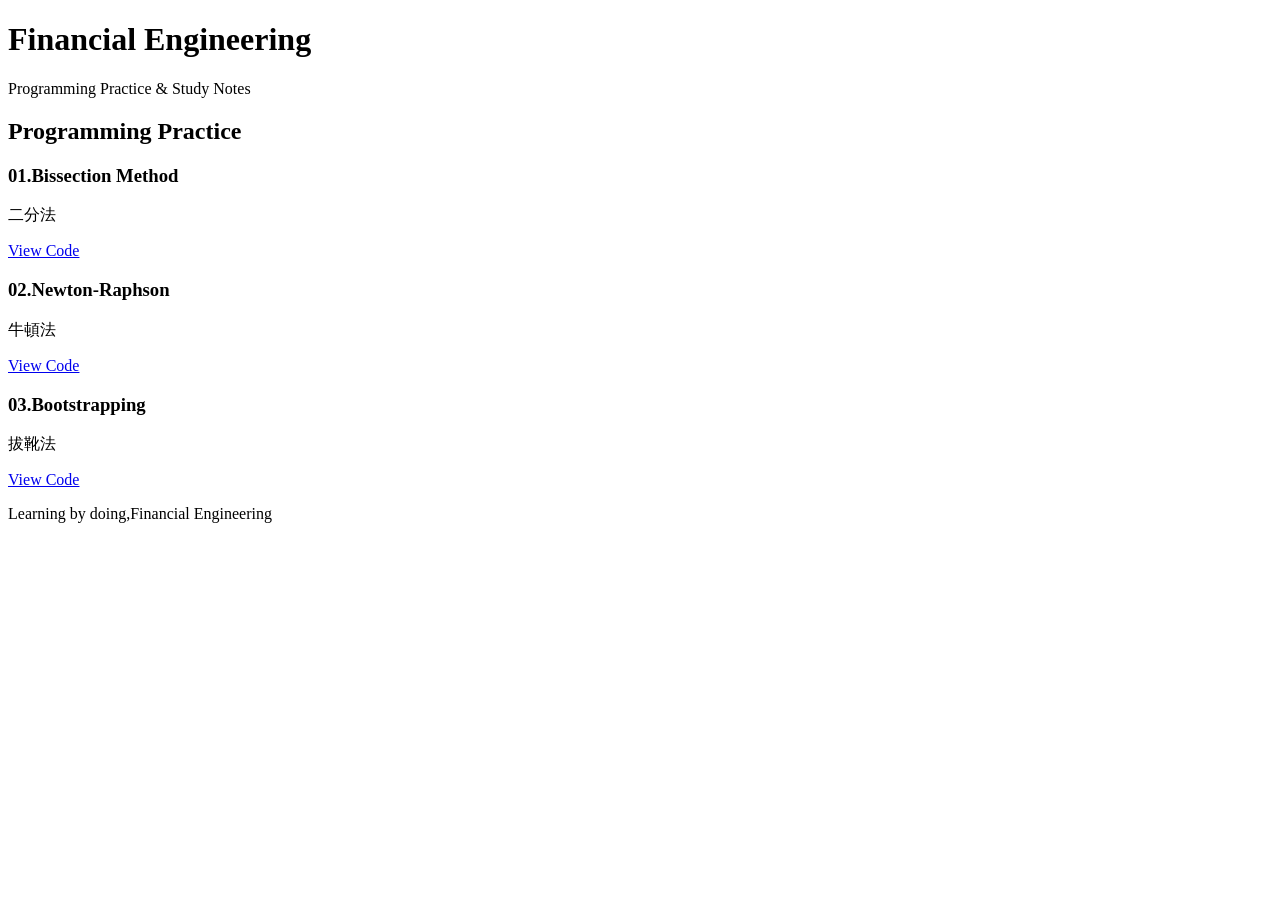
==== docs/index.html @ a4725f66 "Create index.html" ====
<!DOCTYPE html>
<html lang=""zh-TW>
<head>
    <meta charset="UTF-8">
    <meta name="viewport" content="width=device-width,initial-scale=1.0">
    <title>Financial Engineering | Learning Journal</title>
    <link rel="stylesheet" href="style.css">
</head>
<body>
    <head>
        <h1>Financial Engineering</h1>
        <p>Programming Practice & Study Notes</p>
    </head>
    <main>
        <section>
            <h2>Programming Practice</h2>
            <div class="cards">
                <div class="card">
                    <h3>01.Bissection Method</h3>
                    <p>二分法</p>
                    <a href="../Pratice/BondIRR_Bisection.cpp">View Code</a>
                </div>
                <div class="card">
                    <h3>02.Newton-Raphson</h3>
                    <p>牛頓法</p>
                    <a href="../Pratice/BondIRR_NewtonRaphson.cpp">View Code</a>
                </div>
                <div class="card">
                    <h3>03.Bootstrapping</h3>
                    <p>拔靴法</p>
                    <a href="../Pratice/ZeroCurve_Bootstrapping.cpp">View Code</a>
                </div>
            </div>
        </section>
    </main>
    <footer>
        <p>Learning by doing,Financial Engineering</p>
    </footer>
</body>
</html>
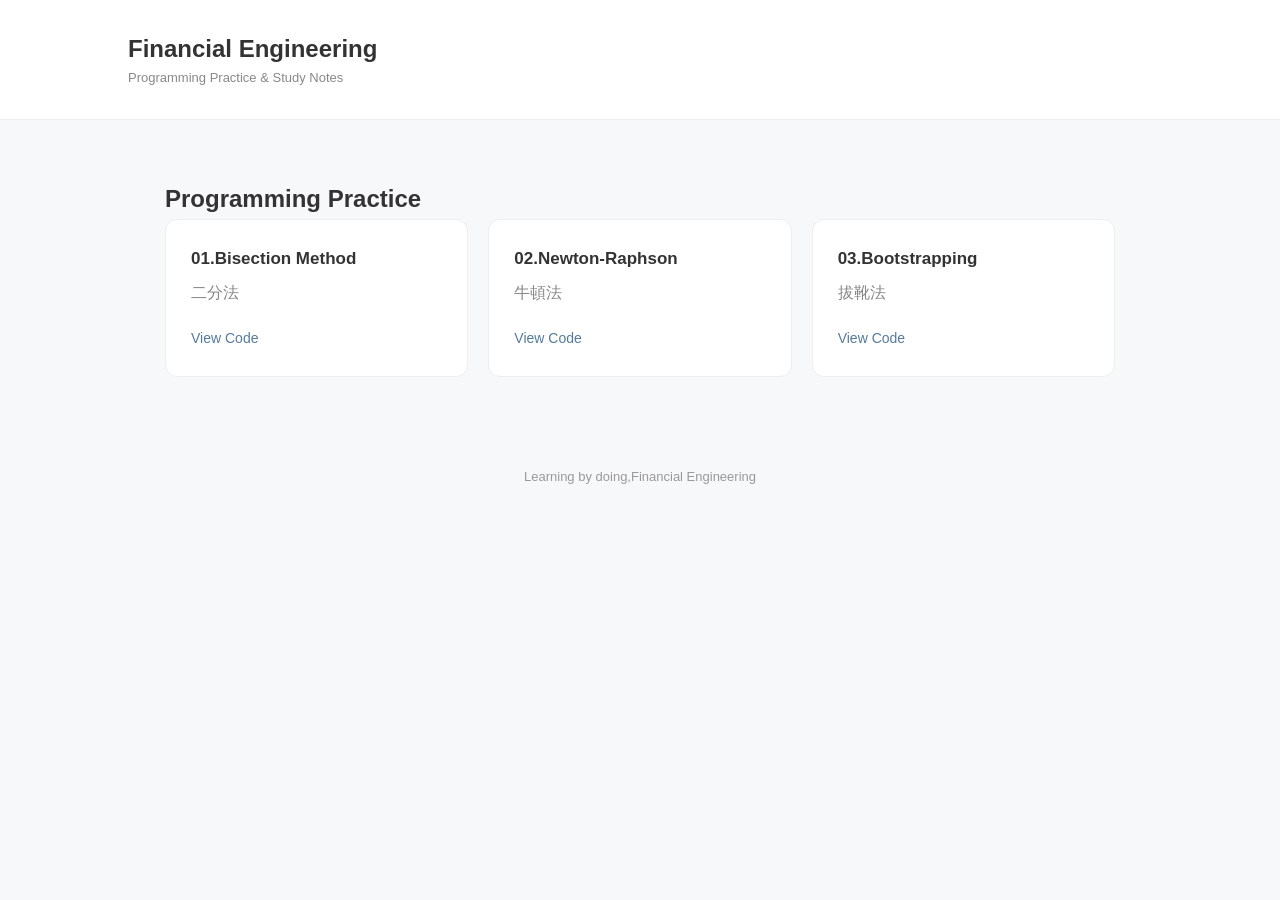
==== commit eaf84dc6: "Update index.html" ====
--- a/docs/index.html
+++ b/docs/index.html
@@ -1,5 +1,5 @@
 <!DOCTYPE html>
-<html lang=""zh-TW>
+<html lang="zh-TW">
 <head>
     <meta charset="UTF-8">
     <meta name="viewport" content="width=device-width,initial-scale=1.0">
@@ -7,28 +7,28 @@
     <link rel="stylesheet" href="style.css">
 </head>
 <body>
-    <head>
+    <header>
         <h1>Financial Engineering</h1>
         <p>Programming Practice & Study Notes</p>
-    </head>
+    </header>
     <main>
         <section>
             <h2>Programming Practice</h2>
             <div class="cards">
                 <div class="card">
-                    <h3>01.Bissection Method</h3>
+                    <h3>01.Bisection Method</h3>
                     <p>二分法</p>
-                    <a href="../Pratice/BondIRR_Bisection.cpp">View Code</a>
+                    <a href="../Practice/BondIRR_Bisection.cpp">View Code</a>
                 </div>
                 <div class="card">
                     <h3>02.Newton-Raphson</h3>
                     <p>牛頓法</p>
-                    <a href="../Pratice/BondIRR_NewtonRaphson.cpp">View Code</a>
+                    <a href="../Practice/BondIRR_NewtonRaphson.cpp">View Code</a>
                 </div>
                 <div class="card">
                     <h3>03.Bootstrapping</h3>
                     <p>拔靴法</p>
-                    <a href="../Pratice/ZeroCurve_Bootstrapping.cpp">View Code</a>
+                    <a href="../Practice/ZeroCurve_Bootstrapping.cpp">View Code</a>
                 </div>
             </div>
         </section>
--- a/docs/style.css
+++ b/docs/style.css
@@ -0,0 +1,91 @@
+
+* {
+    margin: 0;
+    padding: 0;
+    box-sizing: border-box;
+}
+
+body {
+    font-family: Arial, sans-serif;
+    background-color: #f7f8fa;
+    color: #333;
+    line-height: 1.6;
+}
+
+header {
+    padding: 30px 10%;
+    background-color: white;
+    border-bottom: 1px solid #eee;
+}
+
+header h1 {
+    font-size: 24px;
+}
+
+header p {
+    color: #888;
+    font-size: 13px;
+}
+
+main {
+    max-width: 1000px;
+    margin: 60px auto;
+    padding: 0 25px;
+}
+
+.intro {
+    margin-bottom: 55px;
+}
+
+.intro h2 {
+    font-size: 38px;
+    margin-bottom: 12px;
+}
+
+.intro p {
+    color: #777;
+}
+
+.practice h2 {
+    margin-bottom: 20px;
+}
+
+.cards {
+    display: grid;
+    grid-template-columns: repeat(auto-fit, minmax(240px, 1fr));
+    gap: 20px;
+}
+
+.card {
+    background-color: white;
+    padding: 25px;
+    border: 1px solid #eee;
+    border-radius: 12px;
+}
+
+.card h3 {
+    font-size: 17px;
+    margin-bottom: 8px;
+}
+
+.card p {
+    color: #888;
+    margin-bottom: 20px;
+}
+
+.card a {
+    color: #557b9c;
+    text-decoration: none;
+    font-size: 14px;
+}
+
+.card a:hover {
+    text-decoration: underline;
+}
+
+footer {
+    text-align: center;
+    padding: 30px;
+    color: #999;
+    font-size: 13px;
+}
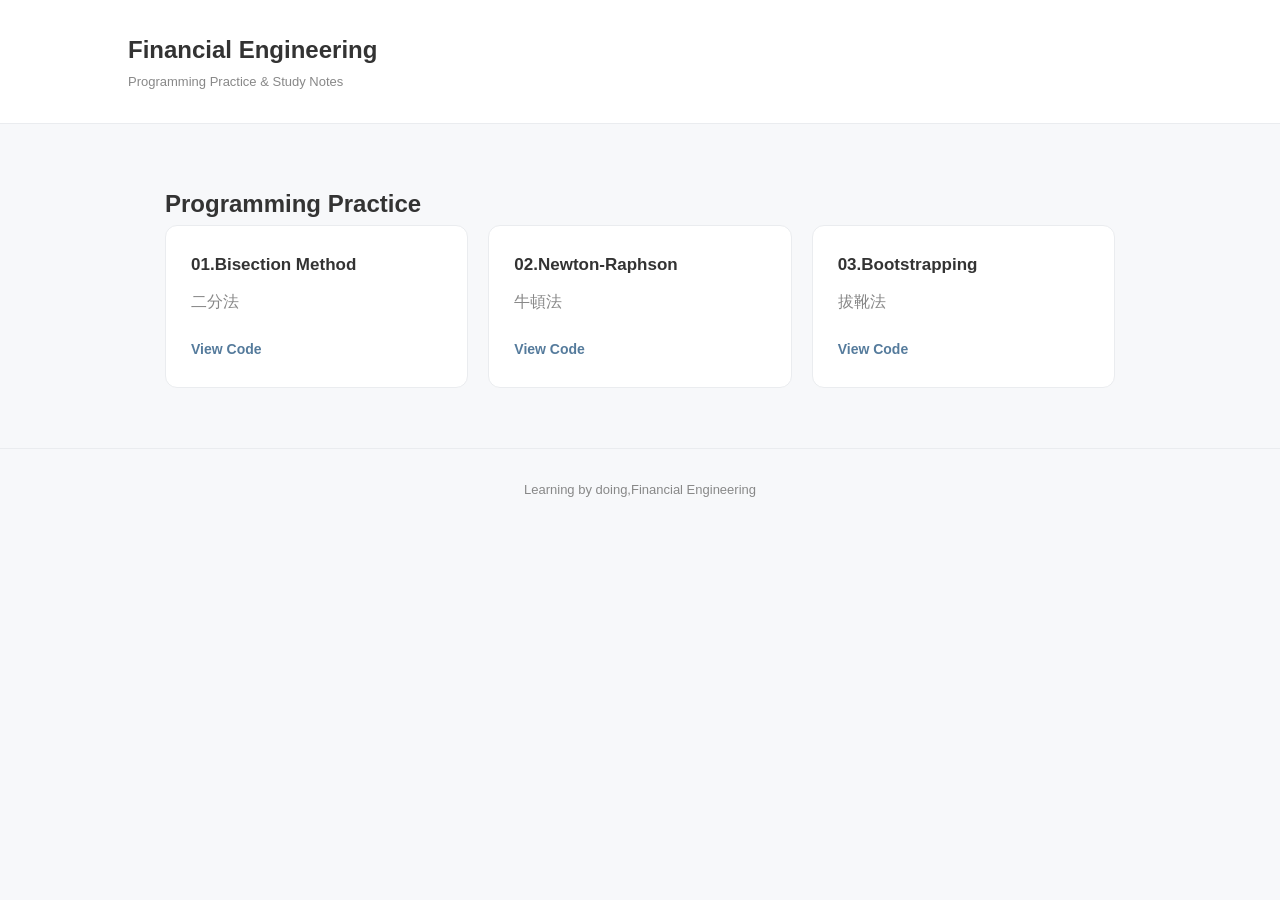
==== commit b1249bf9: "Update index.html" ====
--- a/docs/index.html
+++ b/docs/index.html
@@ -1,6 +1,7 @@
 <!DOCTYPE html>
 <html lang="zh-TW">
 <head>
+    <link rel="icon" type="image/svg+xml" href="favicon.svg">
     <meta charset="UTF-8">
     <meta name="viewport" content="width=device-width,initial-scale=1.0">
     <title>Financial Engineering | Learning Journal</title>
@@ -18,17 +19,17 @@
                 <div class="card">
                     <h3>01.Bisection Method</h3>
                     <p>二分法</p>
-                    <a href="../Practice/BondIRR_Bisection.cpp">View Code</a>
+                    <a href="practice/bisection.html">View Code</a>
                 </div>
                 <div class="card">
                     <h3>02.Newton-Raphson</h3>
                     <p>牛頓法</p>
-                    <a href="../Practice/BondIRR_NewtonRaphson.cpp">View Code</a>
+                    <a href="practice/newton-raphson.html">View Code</a>
                 </div>
                 <div class="card">
                     <h3>03.Bootstrapping</h3>
                     <p>拔靴法</p>
-                    <a href="../Practice/ZeroCurve_Bootstrapping.cpp">View Code</a>
+                    <a href="practice/bootstrapping.html">View Code</a>
                 </div>
             </div>
         </section>
--- a/docs/style.css
+++ b/docs/style.css
@@ -1,3 +1,7 @@
+
+/* =========================================
+   01. Global Settings
+========================================= */
 
 * {
     margin: 0;
@@ -5,27 +9,57 @@
     box-sizing: border-box;
 }
 
+:root {
+    --bg-color: #f7f8fa;
+    --card-color: #ffffff;
+    --text-color: #333333;
+    --subtext-color: #888888;
+    --accent-color: #557b9c;
+    --border-color: #eaecef;
+    --code-bg: #252a34;
+}
+
 body {
-    font-family: Arial, sans-serif;
-    background-color: #f7f8fa;
-    color: #333;
-    line-height: 1.6;
-}
+    font-family: Arial, "Microsoft JhengHei", sans-serif;
+    background-color: var(--bg-color);
+    color: var(--text-color);
+    line-height: 1.7;
+}
+
+
+/* =========================================
+   02. Header & Footer
+========================================= */
 
 header {
     padding: 30px 10%;
-    background-color: white;
-    border-bottom: 1px solid #eee;
+    background-color: var(--card-color);
+    border-bottom: 1px solid var(--border-color);
 }
 
 header h1 {
     font-size: 24px;
+    font-weight: 600;
 }
 
 header p {
-    color: #888;
+    color: var(--subtext-color);
     font-size: 13px;
 }
+
+footer {
+    text-align: center;
+    padding: 30px;
+    color: var(--subtext-color);
+    font-size: 13px;
+    border-top: 1px solid var(--border-color);
+    margin-top: 60px;
+}
+
+
+/* =========================================
+   03. Main Layout
+========================================= */
 
 main {
     max-width: 1000px;
@@ -33,6 +67,15 @@
     padding: 0 25px;
 }
 
+section {
+    margin-bottom: 30px;
+}
+
+
+/* =========================================
+   04. Introduction
+========================================= */
+
 .intro {
     margin-bottom: 55px;
 }
@@ -40,11 +83,17 @@
 .intro h2 {
     font-size: 38px;
     margin-bottom: 12px;
+    line-height: 1.3;
 }
 
 .intro p {
-    color: #777;
-}
+    color: #777777;
+}
+
+
+/* =========================================
+   05. Practice Cards
+========================================= */
 
 .practice h2 {
     margin-bottom: 20px;
@@ -57,10 +106,16 @@
 }
 
 .card {
-    background-color: white;
+    background-color: var(--card-color);
     padding: 25px;
-    border: 1px solid #eee;
+    border: 1px solid var(--border-color);
     border-radius: 12px;
+    transition: transform 0.2s ease, box-shadow 0.2s ease;
+}
+
+.card:hover {
+    transform: translateY(-4px);
+    box-shadow: 0 6px 20px rgba(0, 0, 0, 0.05);
 }
 
 .card h3 {
@@ -69,23 +124,171 @@
 }
 
 .card p {
-    color: #888;
+    color: var(--subtext-color);
     margin-bottom: 20px;
 }
 
 .card a {
-    color: #557b9c;
+    color: var(--accent-color);
     text-decoration: none;
     font-size: 14px;
+    font-weight: 600;
 }
 
 .card a:hover {
     text-decoration: underline;
 }
 
-footer {
-    text-align: center;
-    padding: 30px;
-    color: #999;
-    font-size: 13px;
-}
+
+/* =========================================
+   06. Detail Sections
+========================================= */
+
+.detail {
+    background-color: var(--card-color);
+    padding: 28px;
+    margin-bottom: 25px;
+    border: 1px solid var(--border-color);
+    border-radius: 12px;
+}
+
+.detail h2 {
+    font-size: 21px;
+    margin-bottom: 18px;
+}
+
+.detail p,
+.detail li {
+    color: #666666;
+    margin-bottom: 12px;
+}
+
+.detail ul {
+    padding-left: 25px;
+}
+
+.detail strong {
+    color: var(--text-color);
+}
+
+
+/* =========================================
+   07. Source Code Display
+========================================= */
+
+pre {
+    background-color: var(--code-bg);
+    color: #e6e6e6;
+    padding: 25px;
+    margin: 18px 0;
+    border-radius: 10px;
+    overflow-x: auto;
+    line-height: 1.7;
+    font-size: 14px;
+    tab-size: 4;
+}
+
+pre code {
+    font-family: Consolas, "Courier New", monospace;
+}
+
+/* =========================================
+   08. Markdown Notes
+========================================= */
+
+/* 筆記標題 */
+#notes-content h1,
+#notes-content h2,
+#notes-content h3 {
+    margin: 20px 0 10px;
+}
+
+/* 筆記段落 */
+#notes-content p {
+    margin-bottom: 12px;
+    color: #666666;
+}
+
+/* 筆記清單 */
+#notes-content ul,
+#notes-content ol {
+    padding-left: 25px;
+    margin-bottom: 15px;
+}
+
+/* 筆記中的程式碼 */
+#notes-content pre {
+    margin: 15px 0;
+}
+
+/* 筆記中的引用 */
+#notes-content blockquote {
+    border-left: 3px solid var(--accent-color);
+    padding-left: 15px;
+    color: var(--subtext-color);
+    margin: 15px 0;
+}
+
+/* =========================================
+   09. Navigation Links
+========================================= */
+
+main > a {
+    display: inline-block;
+    color: var(--accent-color);
+    text-decoration: none;
+    margin-bottom: 20px;
+    font-size: 14px;
+    font-weight: 600;
+}
+
+main > a:hover {
+    text-decoration: underline;
+}
+
+
+/* =========================================
+   10. Responsive Design
+========================================= */
+
+@media (max-width: 768px) {
+
+    header {
+        padding: 25px 6%;
+    }
+
+    main {
+        margin: 35px auto;
+        padding: 0 18px;
+    }
+
+    .intro h2 {
+        font-size: 30px;
+    }
+
+    .detail {
+        padding: 20px;
+    }
+
+    pre {
+        padding: 18px;
+        font-size: 12px;
+    }
+
+}
+
+@media (max-width: 480px) {
+
+    header h1 {
+        font-size: 21px;
+    }
+
+    .intro h2 {
+        font-size: 27px;
+    }
+
+    .cards {
+        grid-template-columns: 1fr;
+    }
+
+}
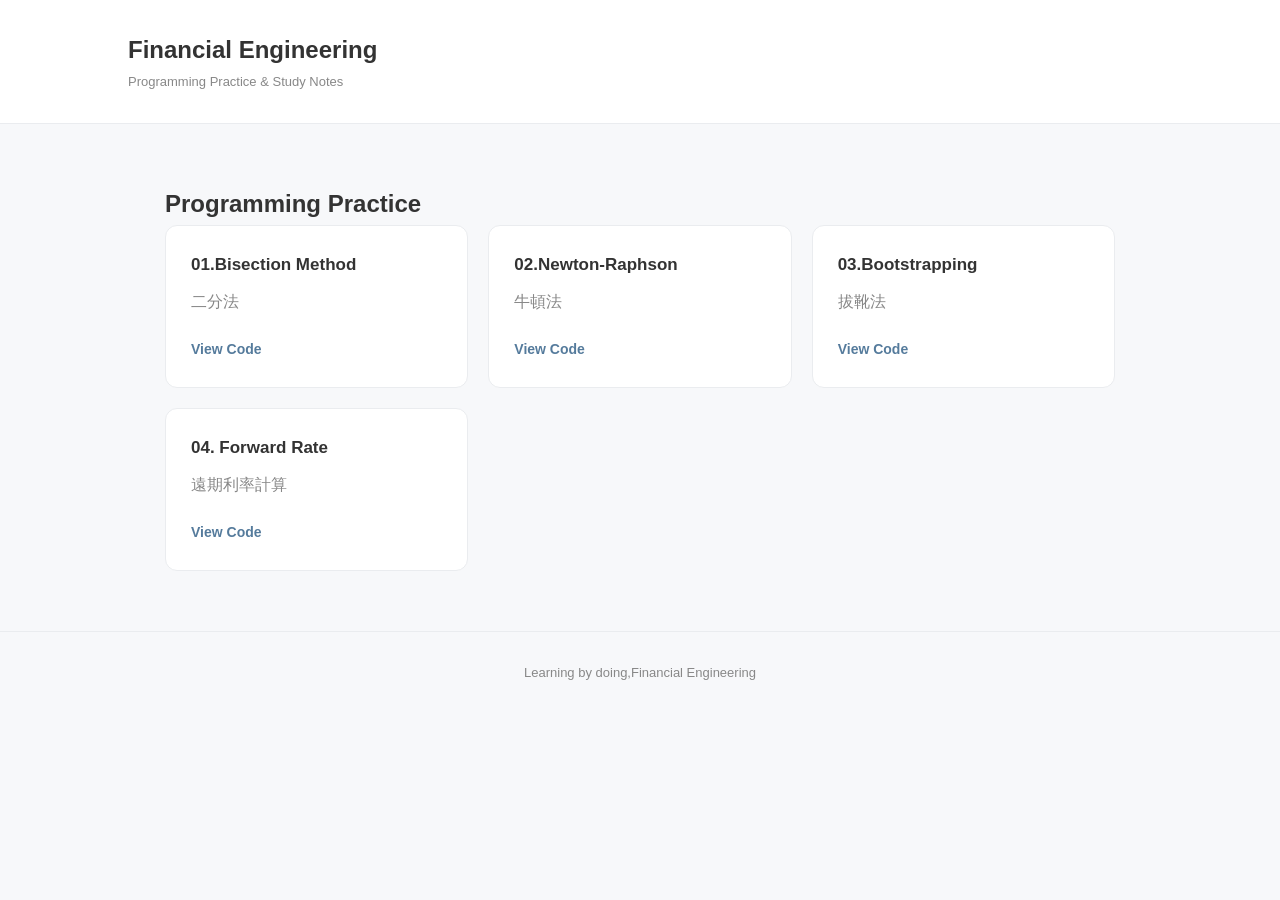
==== commit 8dc3f39a: "Update index.html" ====
--- a/docs/index.html
+++ b/docs/index.html
@@ -31,6 +31,12 @@
                     <p>拔靴法</p>
                     <a href="practice/bootstrapping.html">View Code</a>
                 </div>
+                <!-- 04. Forward Rate -->
+                <div class="card">
+                    <h3>04. Forward Rate</h3>
+                    <p>遠期利率計算</p>
+                    <a href="practice/forward-rate.html">View Code</a>
+                </div>
             </div>
         </section>
     </main>
--- a/docs/style.css
+++ b/docs/style.css
@@ -229,6 +229,32 @@
     margin: 15px 0;
 }
 
+/* Markdown 表格 */
+#notes-content table {
+    width: 100%;
+    border-collapse: collapse;
+    margin: 20px 0;
+    table-layout: fixed;
+}
+
+#notes-content th,
+#notes-content td {
+    padding: 12px 15px;
+    text-align: left;
+    border-bottom: 1px solid var(--border-color);
+    vertical-align: top;
+    line-height: 1.6;
+}
+
+#notes-content th {
+    background-color: #f1f4f7;
+    font-weight: 600;
+}
+
+#notes-content td:first-child,
+#notes-content th:first-child {
+    width: 25%;
+}
 /* =========================================
    09. Navigation Links
 ========================================= */
